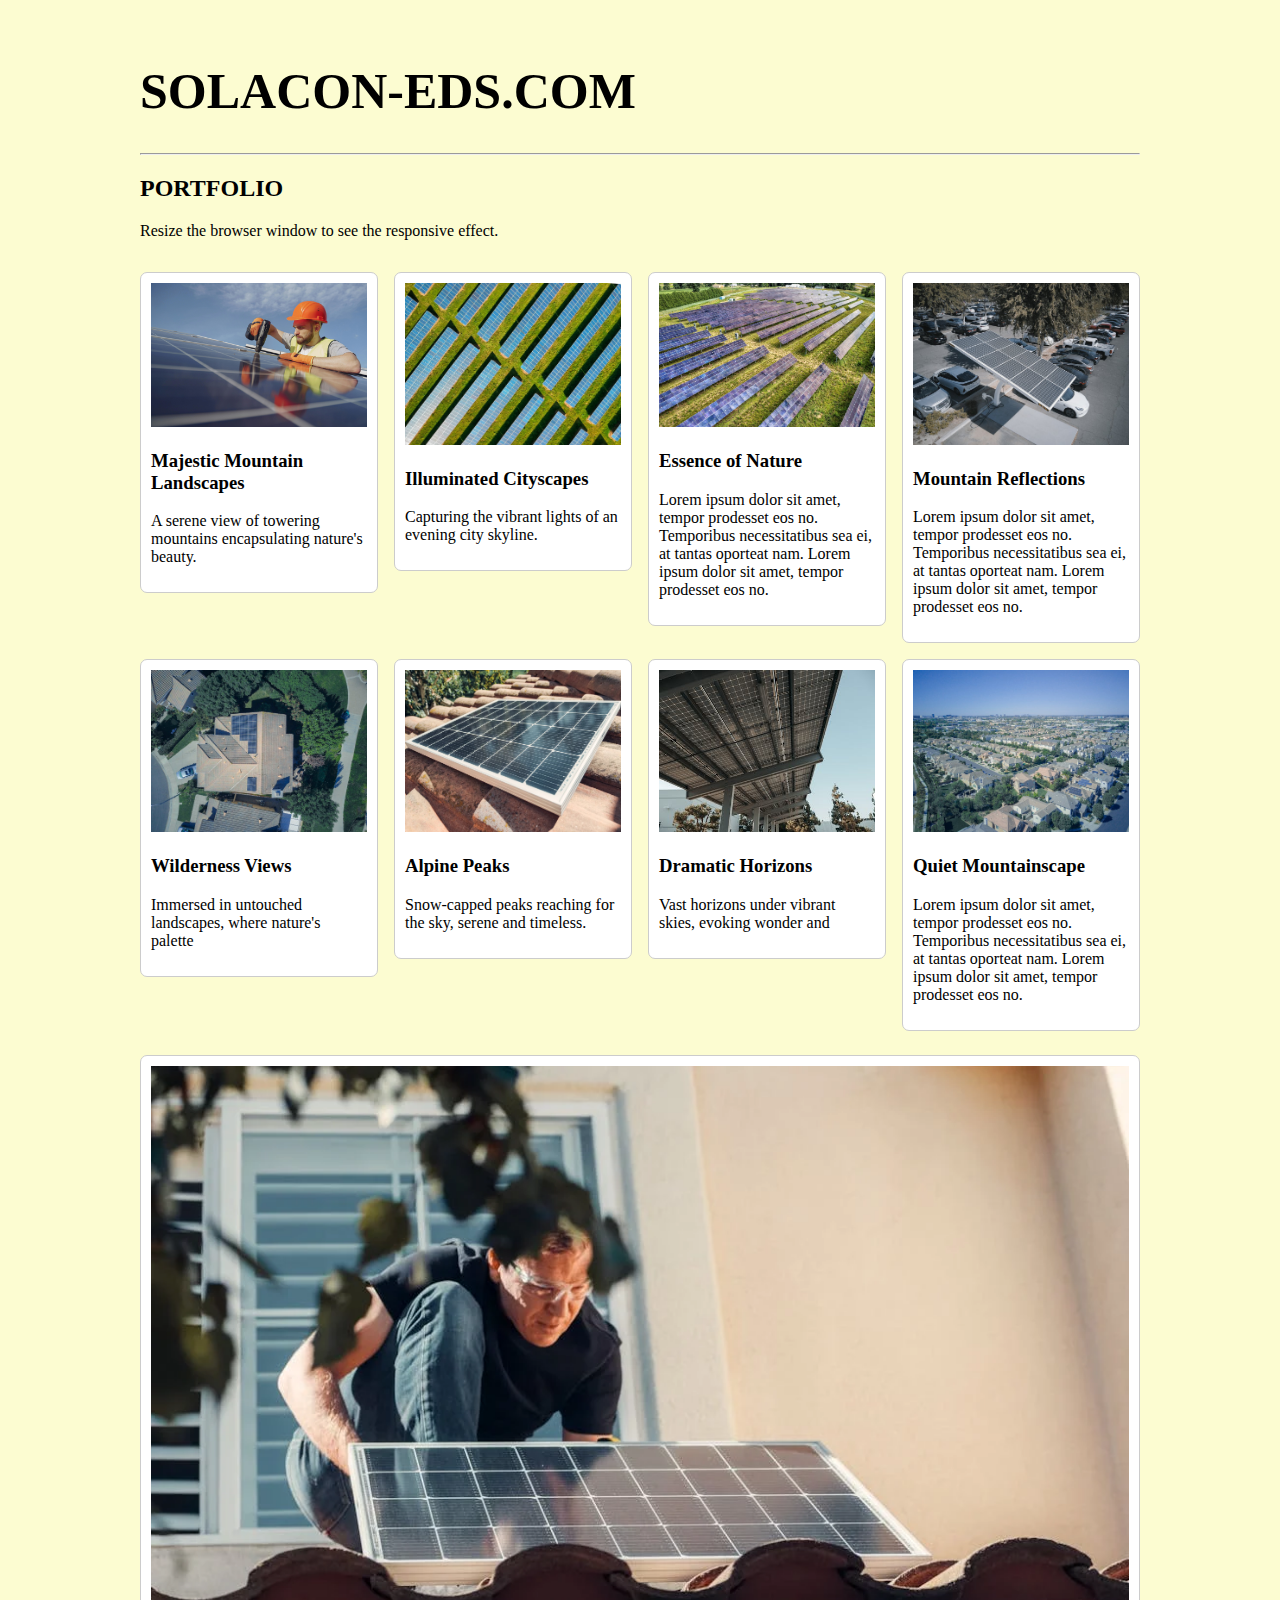
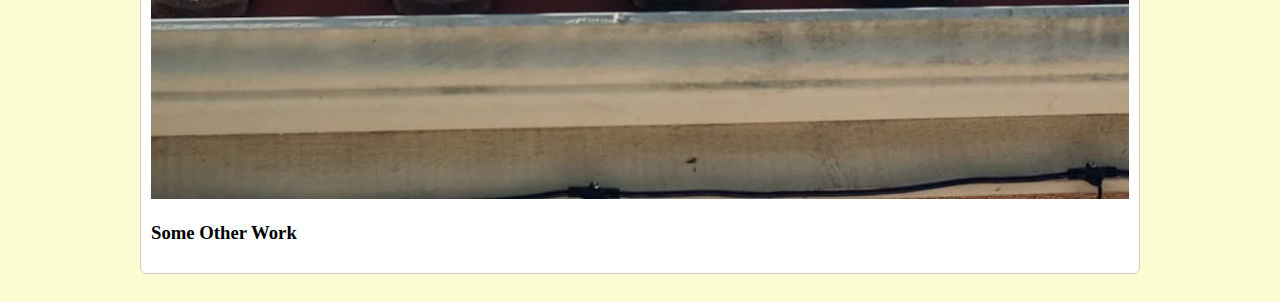
==== pages/gallaries.html @ edeafac8 "inital commit" ====
<!DOCTYPE html>
<html>
<head>
<meta name="viewport" content="width=device-width, initial-scale=1">
<style>
* {
  box-sizing: border-box;
}

body {
  background-color: #fcfcd1;
  padding: 20px;
  /* font-family: Arial; */
}

/* Center website */
.main {
  max-width: 1000px;
  margin: auto;
}

h1 {
  font-size: 50px;
  word-break: break-all;
}

.row {
  margin: 8px -16px;
}

/* Add padding BETWEEN each column */
.row,
.row > .column {
  padding: 8px;
}

/* Create four equal columns that floats next to each other */
.column {
  float: left;
  width: 25%;
}

/* Clear floats after rows */ 
.row:after {
  content: "";
  display: table;
  clear: both;
}

/* Content */
.content {
  background-color: white;
  padding: 10px;
  border: 1px solid #ccc;
  border-radius: 7px;
  overflow: hidden;
}

/* Responsive layout - makes a two column-layout instead of four columns */
@media screen and (max-width: 900px) {
  .column {
    width: 50%;
  }
}

/* Responsive layout - makes the two columns stack on top of each other instead of next to each other */
@media screen and (max-width: 600px) {
  .column {
    width: 100%;
  }
}
</style>
</head>
<body>

<!-- MAIN (Center website) -->
<div class="main">

<h1>SOLACON-EDS.COM</h1>
<hr>

<h2>PORTFOLIO</h2>
<p>Resize the browser window to see the responsive effect.</p>

<!-- Portfolio Gallery Grid -->
<div class="row">
  <div class="column">
    <div class="content">
      <img src="../images/gallarypics/gallary1.jpg" alt="Mountains" style="width:100%">
      <h3>Majestic Mountain Landscapes</h3>
      <p>
        A serene view of towering mountains encapsulating nature's beauty.


      </p>
    </div>
  </div>
  <div class="column">
    <div class="content">
    <img src="../images/gallarypics/gallary2.jpeg" alt="Lights" style="width:100%">
      <h3>Illuminated Cityscapes</h3>
      <p>Capturing the vibrant lights of an evening city skyline.
      </p>
    </div>
  </div>
  <div class="column">
    <div class="content">
    <img src="../images/gallarypics/gallary3.jpeg" alt="Nature" style="width:100%">
      <h3>Essence of Nature</h3>
      <p>Lorem ipsum dolor sit amet, tempor prodesset eos no. Temporibus necessitatibus sea ei, at tantas oporteat nam. Lorem ipsum dolor sit amet, tempor prodesset eos no.</p>
    </div>
  </div>
  <div class="column">
    <div class="content">
    <img src="../images/gallarypics/gallary4.jpeg" alt="Mountains" style="width:100%">
      <h3>Mountain Reflections</h3>
      <p>Lorem ipsum dolor sit amet, tempor prodesset eos no. Temporibus necessitatibus sea ei, at tantas oporteat nam. Lorem ipsum dolor sit amet, tempor prodesset eos no.</p>
    </div>
  </div>

  <div class="column">
    <div class="content">
    <img src="../images/gallarypics/gallary5.jpeg" alt="Mountains" style="width:100%">
      <h3>Wilderness Views</h3>
      <p>
        Immersed in untouched landscapes, where nature's palette
      </p>
    </div>
  </div>

  <div class="column">
    <div class="content">
    <img src="../images/gallarypics/gallary6.jpeg" alt="Mountains" style="width:100%">
      <h3>Alpine Peaks</h3>
      <p>
        Snow-capped peaks reaching for the sky, serene and timeless.
      </p>
    </div>
  </div>
  <div class="column">
    <div class="content">
    <img src="../images/gallarypics/gallary7.jpeg" alt="Mountains" style="width:100%">
      <h3>Dramatic Horizons</h3>
      <p>
        Vast horizons under vibrant skies, evoking wonder and
      </p>
    </div>
  </div> <div class="column">
    <div class="content">
    <img src="../images/gallarypics/gallary8.jpeg" alt="Mountains" style="width:100%">
      <h3>Quiet Mountainscape</h3>
      <p>Lorem ipsum dolor sit amet, tempor prodesset eos no. Temporibus necessitatibus sea ei, at tantas oporteat nam. Lorem ipsum dolor sit amet, tempor prodesset eos no.</p>
    </div>
  </div>
 
  
<!-- END GRID -->
</div>

<div class="content">
  <img src="../images/gallarypics/gallary9.webp" alt="Bear" style="width:100%">
  <h3>Some Other Work</h3>
</div>

<!-- END MAIN -->
</div>

</body>
</html>
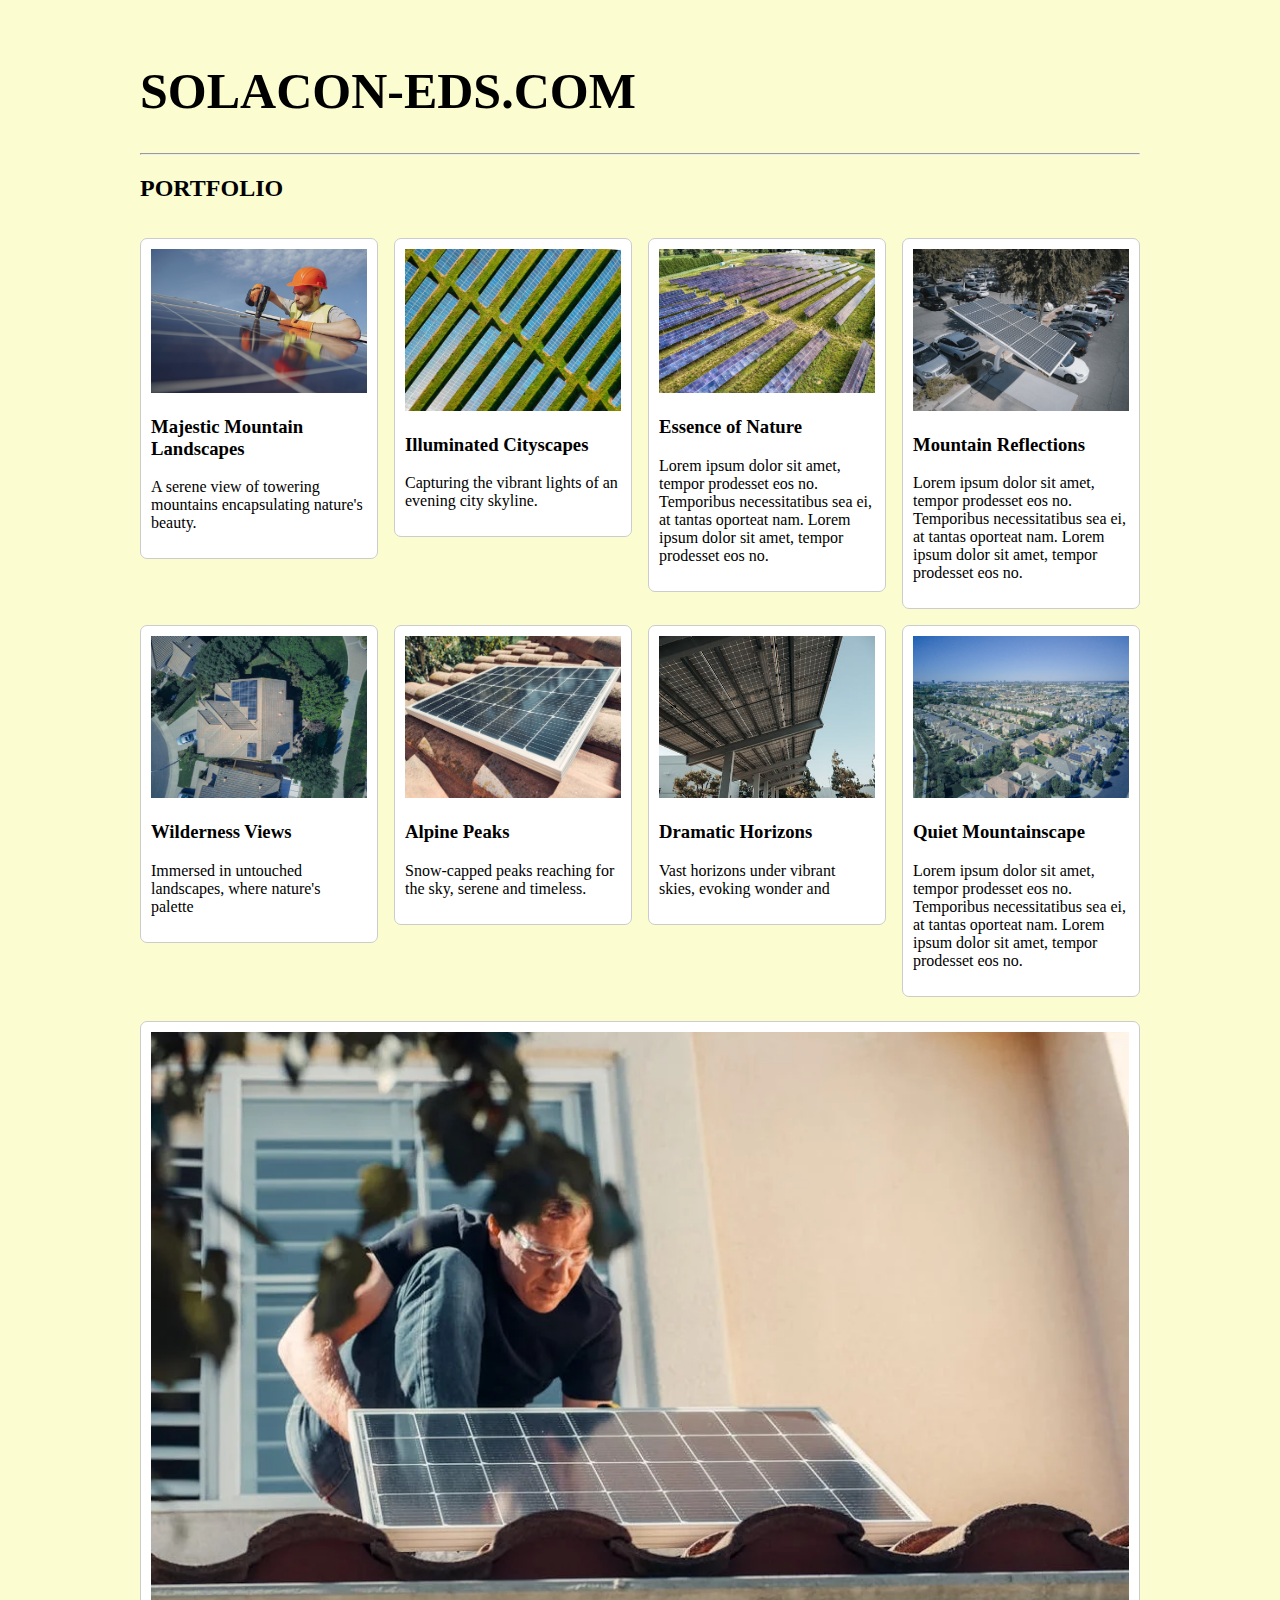
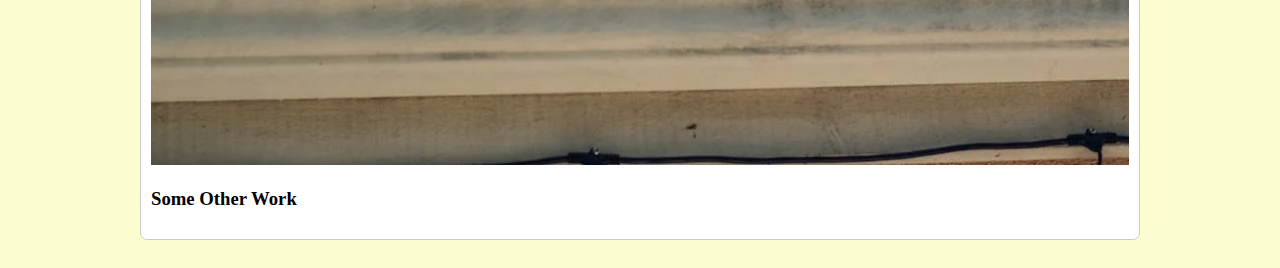
==== commit f8335a72: "commit2" ====
--- a/pages/gallaries.html
+++ b/pages/gallaries.html
@@ -80,7 +80,6 @@
 <hr>
 
 <h2>PORTFOLIO</h2>
-<p>Resize the browser window to see the responsive effect.</p>
 
 <!-- Portfolio Gallery Grid -->
 <div class="row">
